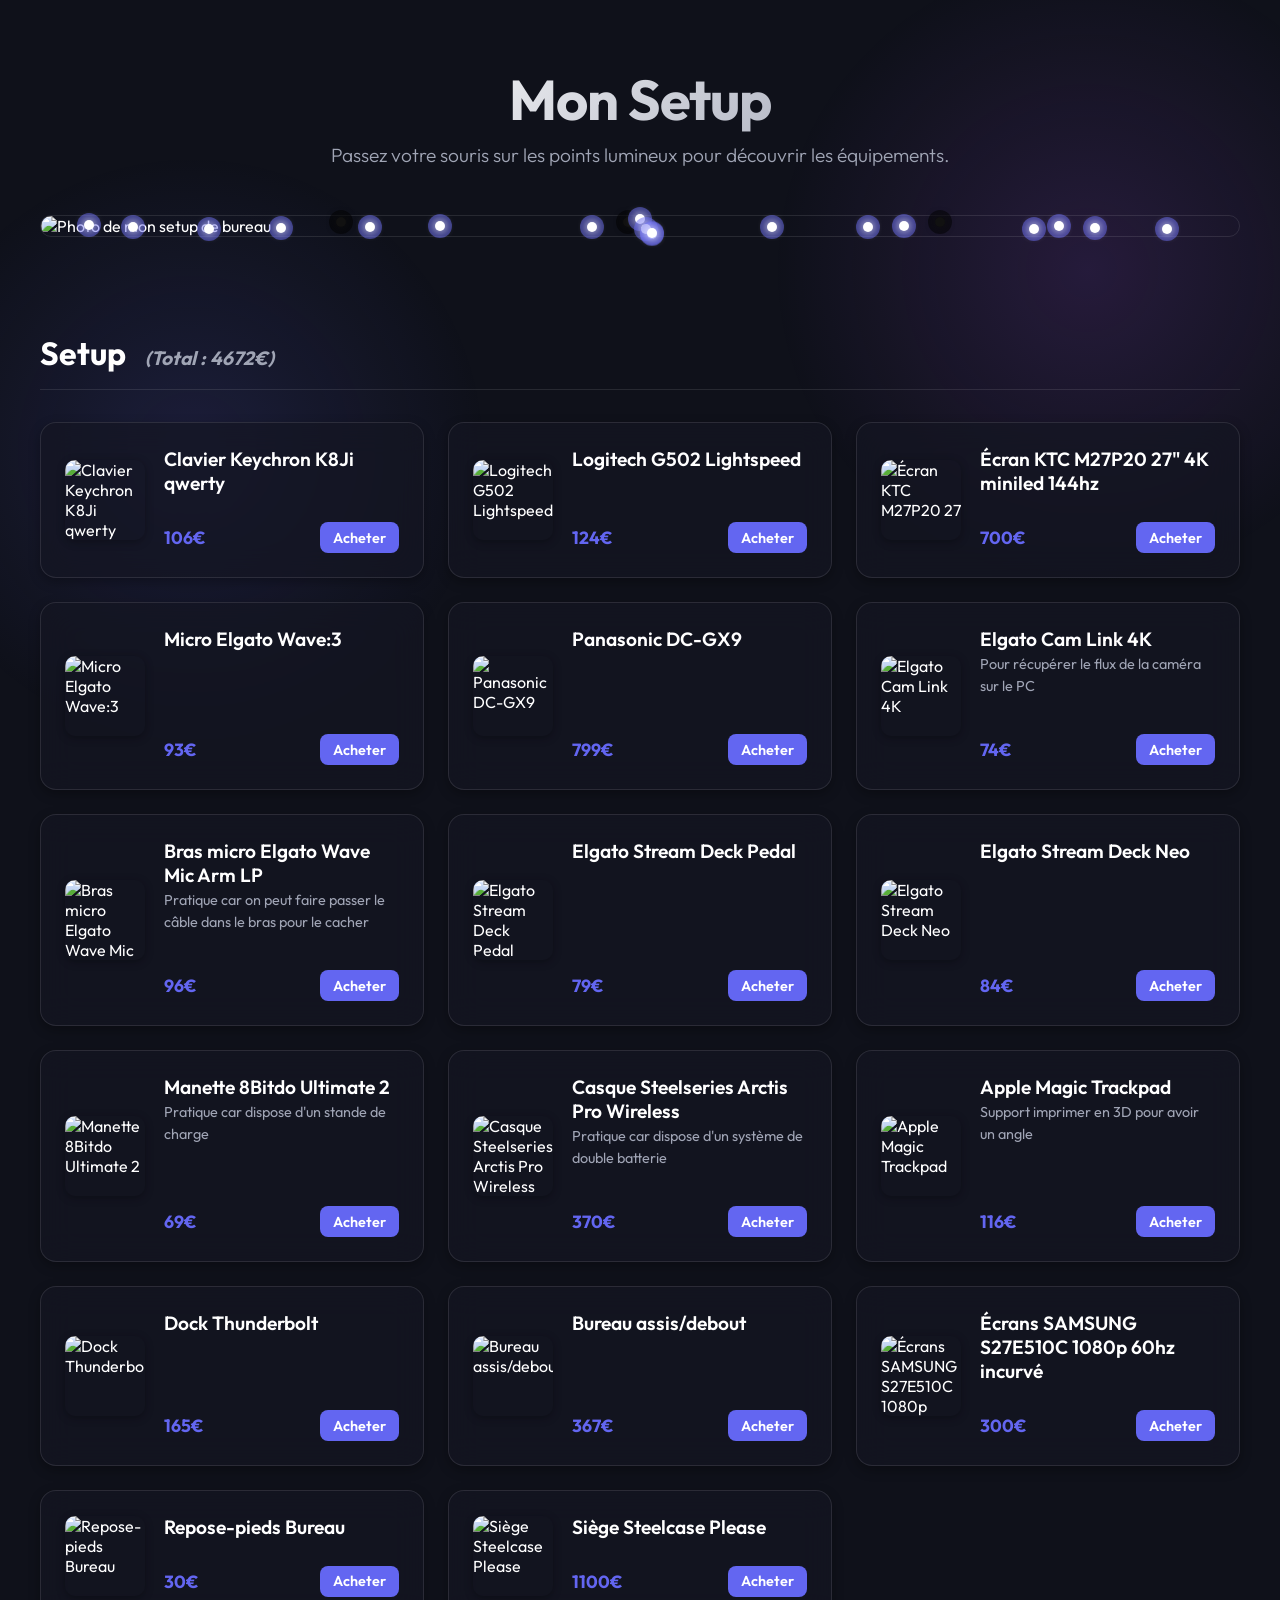
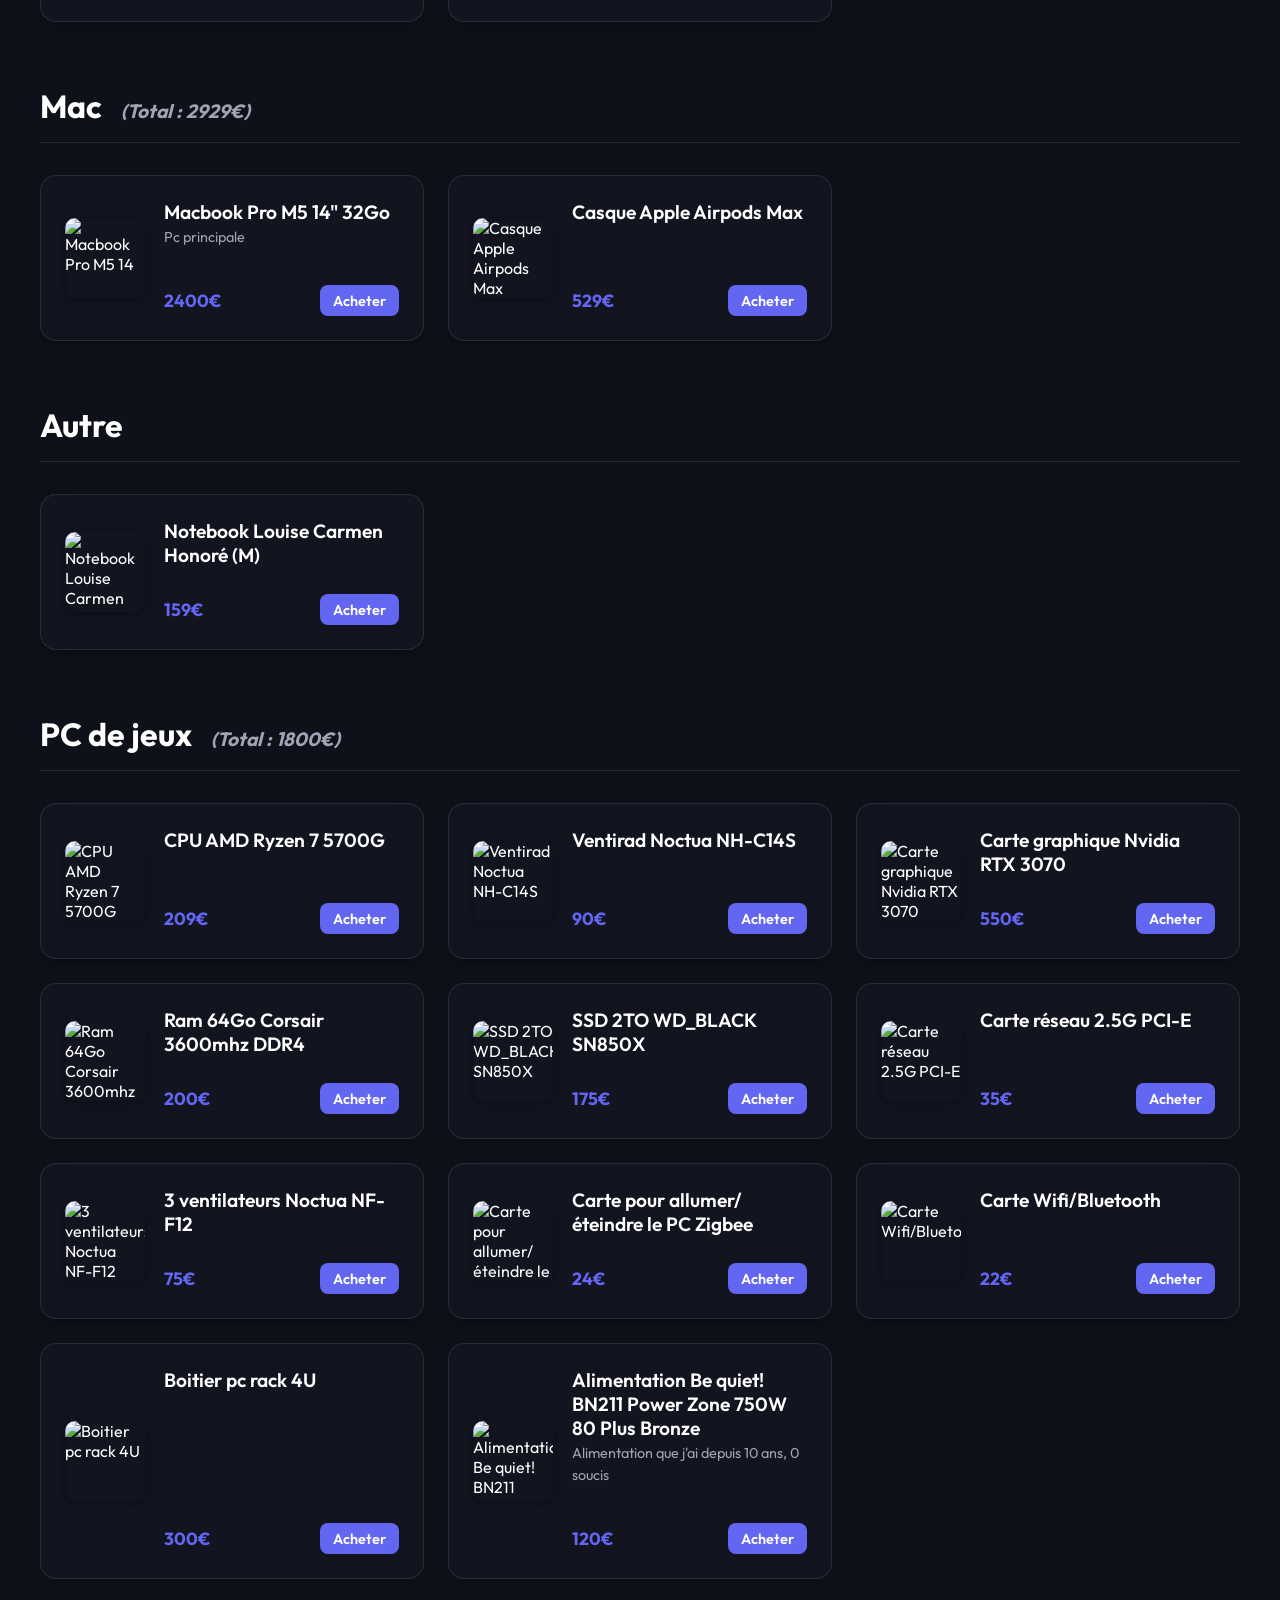
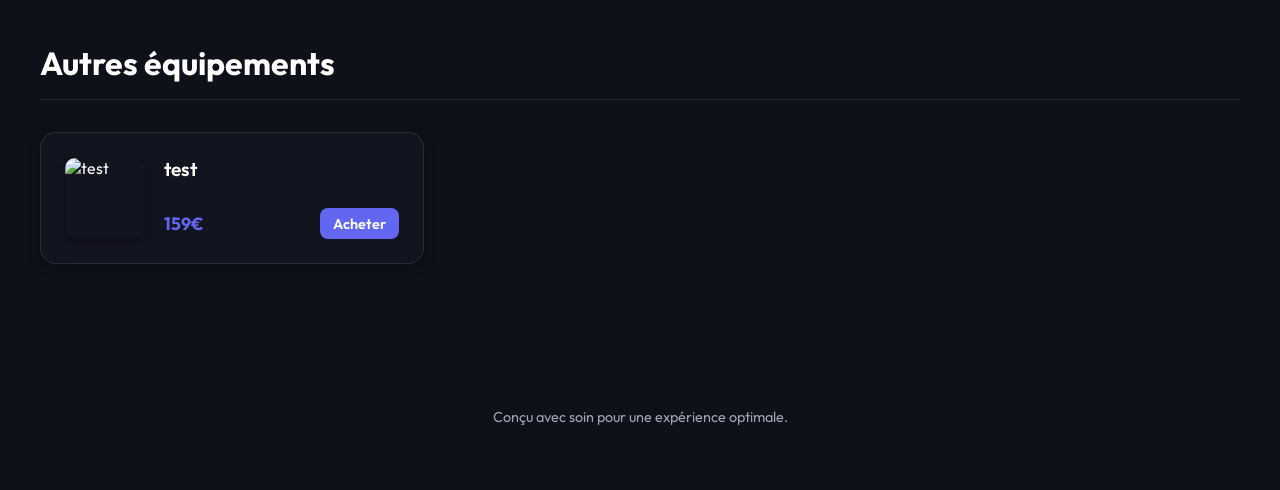
==== index.html @ cf4c3570 "feat: initial interactive setup web app" ====
<!DOCTYPE html>
<html lang="fr">

<head>
    <meta charset="UTF-8">
    <meta name="viewport" content="width=device-width, initial-scale=1.0">
    <title>Mon Setup Interactif</title>
    <meta name="description"
        content="Découvrez mon setup de bureau interactif. Survolez les équipements pour en savoir plus.">
    <link rel="stylesheet" href="style.css">
    <link rel="preconnect" href="https://fonts.googleapis.com">
    <link rel="preconnect" href="https://fonts.gstatic.com" crossorigin>
    <link href="https://fonts.googleapis.com/css2?family=Outfit:wght@300;400;600;700&display=swap" rel="stylesheet">
</head>

<body>
    <div class="ambient-background"></div>

    <div class="content">
        <header class="header">
            <h1>Mon Setup</h1>
            <p>Passez votre souris sur les points lumineux pour découvrir les équipements.</p>
        </header>

        <main class="setup-container">
            <div class="image-wrapper" id="image-wrapper">
                <img src="assets/setup.jpg" alt="Photo de mon setup de bureau" class="setup-image" id="setup-image">
                <div id="coordinates-display" class="coordinates-display">X: 0%, Y: 0%</div>
                <!-- Les marqueurs seront injectés ici par app.js -->
            </div>
        </main>

        <section class="equipment-section" id="equipment-container">
            <!-- Les catégories seront injectées ici par app.js -->
        </section>

        <footer class="footer">
            <p>Conçu avec soin pour une expérience optimale.</p>
        </footer>
    </div>

    <script src="data.js"></script>
    <script src="app.js"></script>
</body>

</html>
---- style.css ----
:root {
    --bg-color: #0f111a;
    --text-primary: #ffffff;
    --text-secondary: #a0a5b5;
    --accent-color: #6366f1;
    --accent-glow: rgba(99, 102, 241, 0.5);
    --marker-core: #ffffff;
    --card-bg: rgba(20, 22, 35, 0.7);
    --card-border: rgba(255, 255, 255, 0.1);
}

* {
    margin: 0;
    padding: 0;
    box-sizing: border-box;
}

body {
    font-family: 'Outfit', sans-serif;
    background-color: var(--bg-color);
    color: var(--text-primary);
    min-height: 100vh;
    display: flex;
    flex-direction: column;
    align-items: center;
    overflow-x: hidden;
}

/* Background Effects */
.ambient-background {
    position: fixed;
    top: 0;
    left: 0;
    width: 100vw;
    height: 100vh;
    background: 
        radial-gradient(circle at 15% 50%, rgba(99, 102, 241, 0.15), transparent 25%),
        radial-gradient(circle at 85% 30%, rgba(168, 85, 247, 0.15), transparent 25%);
    z-index: -1;
    pointer-events: none;
}

.content {
    width: 100%;
    max-width: 1400px;
    padding: 2rem;
    display: flex;
    flex-direction: column;
    align-items: center;
    gap: 3rem;
}

.header {
    text-align: center;
    margin-top: 2rem;
}

.header h1 {
    font-size: 3.5rem;
    font-weight: 700;
    letter-spacing: -1px;
    margin-bottom: 0.5rem;
    background: linear-gradient(135deg, #fff, #a0a5b5);
    -webkit-background-clip: text;
    -webkit-text-fill-color: transparent;
}

.header p {
    color: var(--text-secondary);
    font-size: 1.2rem;
    font-weight: 300;
}

/* Setup Container */
.setup-container {
    width: 100%;
    display: flex;
    justify-content: center;
}

.image-wrapper {
    position: relative;
    width: 100%;
    max-width: 1200px;
    border-radius: 20px;
    overflow: visible; /* Allow tooltips to overflow if needed */
    box-shadow: 0 25px 50px -12px rgba(0, 0, 0, 0.5);
    border: 1px solid var(--card-border);
}

.setup-image {
    width: 100%;
    height: auto;
    display: block;
    border-radius: 20px;
    user-select: none;
}

/* Marker Point */
.marker {
    position: absolute;
    width: 24px;
    height: 24px;
    background-color: transparent;
    border-radius: 50%;
    transform: translate(-50%, -50%);
    cursor: pointer;
    z-index: 10;
    display: flex;
    align-items: center;
    justify-content: center;
}

.marker::before {
    content: '';
    position: absolute;
    width: 10px;
    height: 10px;
    background-color: var(--marker-core);
    border-radius: 50%;
    box-shadow: 0 0 10px var(--marker-core);
    z-index: 2;
    transition: transform 0.3s ease;
}

.marker::after {
    content: '';
    position: absolute;
    width: 100%;
    height: 100%;
    background-color: var(--accent-glow);
    border-radius: 50%;
    animation: pulse 2s infinite cubic-bezier(0.4, 0, 0.2, 1);
    z-index: 1;
}

.marker:hover,
.marker.active {
    z-index: 50;
}

.marker:hover::before {
    transform: scale(1.3);
}

.marker:hover::after {
    animation-play-state: paused;
    opacity: 0.8;
    transform: scale(1.5);
    transition: all 0.3s ease;
}

@keyframes pulse {
    0% { transform: scale(0.8); opacity: 0.8; }
    50% { transform: scale(1.5); opacity: 0; }
    100% { transform: scale(0.8); opacity: 0; }
}

/* Glassmorphism Card (Tooltip) */
/* Card Content Grouping */
.device-card {
    position: absolute;
    background: var(--card-bg);
    backdrop-filter: blur(16px);
    -webkit-backdrop-filter: blur(16px);
    border: 1px solid var(--card-border);
    border-radius: 16px;
    padding: 1rem;
    color: var(--text-primary);
    opacity: 0;
    visibility: hidden;
    transform: translateY(10px) translateX(-50%);
    transition: all 0.4s cubic-bezier(0.175, 0.885, 0.32, 1.275);
    z-index: 20;
    box-shadow: 0 10px 30px rgba(0,0,0,0.3);
    pointer-events: none;
    display: flex;
    flex-direction: column;
    gap: 1rem;
    width: 280px;
}

.device-card.has-multiple-or-image {
    width: 380px;
}

/* Tooltip positioning relative to marker */
.marker .device-card {
    bottom: 50%;
    left: 50%;
}

.marker:hover .device-card,
.marker.active .device-card {
    opacity: 1;
    visibility: visible;
    transform: translateY(0) translateX(-50%);
    pointer-events: auto; /* Make interactive when visible */
}

/* Edge Alignments */
.marker.align-left .device-card {
    left: 0;
    transform: translateY(10px);
}

.marker.align-left:hover .device-card,
.marker.align-left.active .device-card {
    transform: translateY(0);
}

.marker.align-right .device-card {
    left: auto;
    right: 0;
    transform: translateY(10px);
}

.marker.align-right:hover .device-card,
.marker.align-right.active .device-card {
    transform: translateY(0);
}

.card-item {
    display: flex;
    flex-direction: column;
    gap: 0.5rem;
}

.card-item.has-image {
    flex-direction: row;
    gap: 1.2rem;
    align-items: center;
}

.card-separator {
    border: 0;
    height: 1px;
    background: var(--card-border);
    margin: 0;
}

.card-title {
    font-size: 1.2rem;
    font-weight: 600;
    margin-bottom: 0.2rem;
}

.card-desc {
    font-size: 0.9rem;
    color: var(--text-secondary);
    line-height: 1.5;
    margin-bottom: 0.8rem;
}

.card-footer {
    display: flex;
    justify-content: space-between;
    align-items: center;
}

.card-price {
    font-weight: 700;
    color: var(--accent-color);
    font-size: 1.1rem;
}

.buy-btn {
    background-color: var(--accent-color);
    color: white;
    text-decoration: none;
    padding: 0.4rem 0.8rem;
    border-radius: 8px;
    font-size: 0.9rem;
    font-weight: 600;
    transition: background-color 0.2s, transform 0.2s;
    display: inline-block;
}

.buy-btn:hover {
    background-color: #4f46e5;
    transform: translateY(-2px);
}

.footer {
    margin-top: auto;
    padding: 2rem 0;
    color: var(--text-secondary);
    font-size: 0.9rem;
}

/* Responsive adjustments */
@media (max-width: 768px) {
    .header h1 {
        font-size: 2.5rem;
    }
    .device-card {
        width: 220px;
        padding: 1rem;
    }
}

/* Coordinates Tracker */
.coordinates-display {
    position: absolute;
    bottom: 15px;
    right: 15px;
    background: var(--card-bg);
    color: var(--text-primary);
    padding: 8px 12px;
    border-radius: 8px;
    font-family: monospace;
    font-size: 1rem;
    font-weight: 600;
    backdrop-filter: blur(8px);
    -webkit-backdrop-filter: blur(8px);
    border: 1px solid var(--card-border);
    z-index: 30;
    opacity: 0;
    transition: opacity 0.3s ease;
    pointer-events: none;
    box-shadow: 0 4px 12px rgba(0,0,0,0.5);
}

/* Optional Image Layout */
.device-card.has-image {
    display: flex;
    gap: 1.2rem;
    width: 380px; /* Wider card to accommodate the image */
    align-items: center;
}

.card-image {
    width: 100px;
    height: 100px;
    object-fit: cover;
    border-radius: 10px;
    flex-shrink: 0;
    box-shadow: 0 4px 8px rgba(0,0,0,0.3);
}

.card-content-wrapper {
    flex: 1;
    display: flex;
    flex-direction: column;
    justify-content: center;
}

@media (max-width: 768px) {
    .device-card.has-image {
        flex-direction: column;
        width: 260px;
        align-items: stretch;
        text-align: center;
    }
    
    .card-image {
        width: 100%;
        height: 140px;
    }
}

/* Black Marker Option */
.marker.marker-black {
    --marker-core: #111111;
    --accent-glow: rgba(0, 0, 0, 0.5);
}

/* Equipment Section */
.equipment-section {
    width: 100%;
    max-width: 1200px;
    margin-top: 3rem;
}

.category-group {
    margin-bottom: 4rem;
}

.category-group h2 {
    font-size: 2rem;
    margin-bottom: 2rem;
    color: var(--text-primary);
    text-align: left;
    border-bottom: 1px solid rgba(255, 255, 255, 0.1);
    padding-bottom: 1rem;
}

.equipment-grid {
    display: grid;
    grid-template-columns: repeat(auto-fill, minmax(300px, 1fr));
    gap: 1.5rem;
}

.grid-card {
    background: var(--card-bg);
    backdrop-filter: blur(16px);
    -webkit-backdrop-filter: blur(16px);
    border: 1px solid var(--card-border);
    border-radius: 16px;
    padding: 1.5rem;
    color: var(--text-primary);
    box-shadow: 0 4px 12px rgba(0,0,0,0.3);
    transition: transform 0.3s ease, box-shadow 0.3s ease, border-color 0.3s ease;
    display: flex;
    flex-direction: column;
}

.grid-card:hover {
    transform: translateY(-5px);
    box-shadow: 0 8px 24px rgba(0,0,0,0.5);
    border-color: rgba(99, 102, 241, 0.4);
}

.grid-card.has-image {
    flex-direction: row;
    gap: 1.2rem;
    align-items: center;
}

.grid-card.has-image .card-image {
    width: 80px;
    height: 80px;
    box-shadow: 0 2px 8px rgba(0,0,0,0.3);
}

.grid-card .card-content-wrapper {
    flex: 1;
    display: flex;
    flex-direction: column;
    height: 100%;
}

.grid-card .card-footer {
    margin-top: auto;
    padding-top: 1.5rem;
}

@media (max-width: 768px) {
    .grid-card.has-image {
        flex-direction: column;
        align-items: stretch;
        text-align: center;
    }
    .grid-card.has-image .card-image {
        width: 100%;
        height: 140px;
    }
}
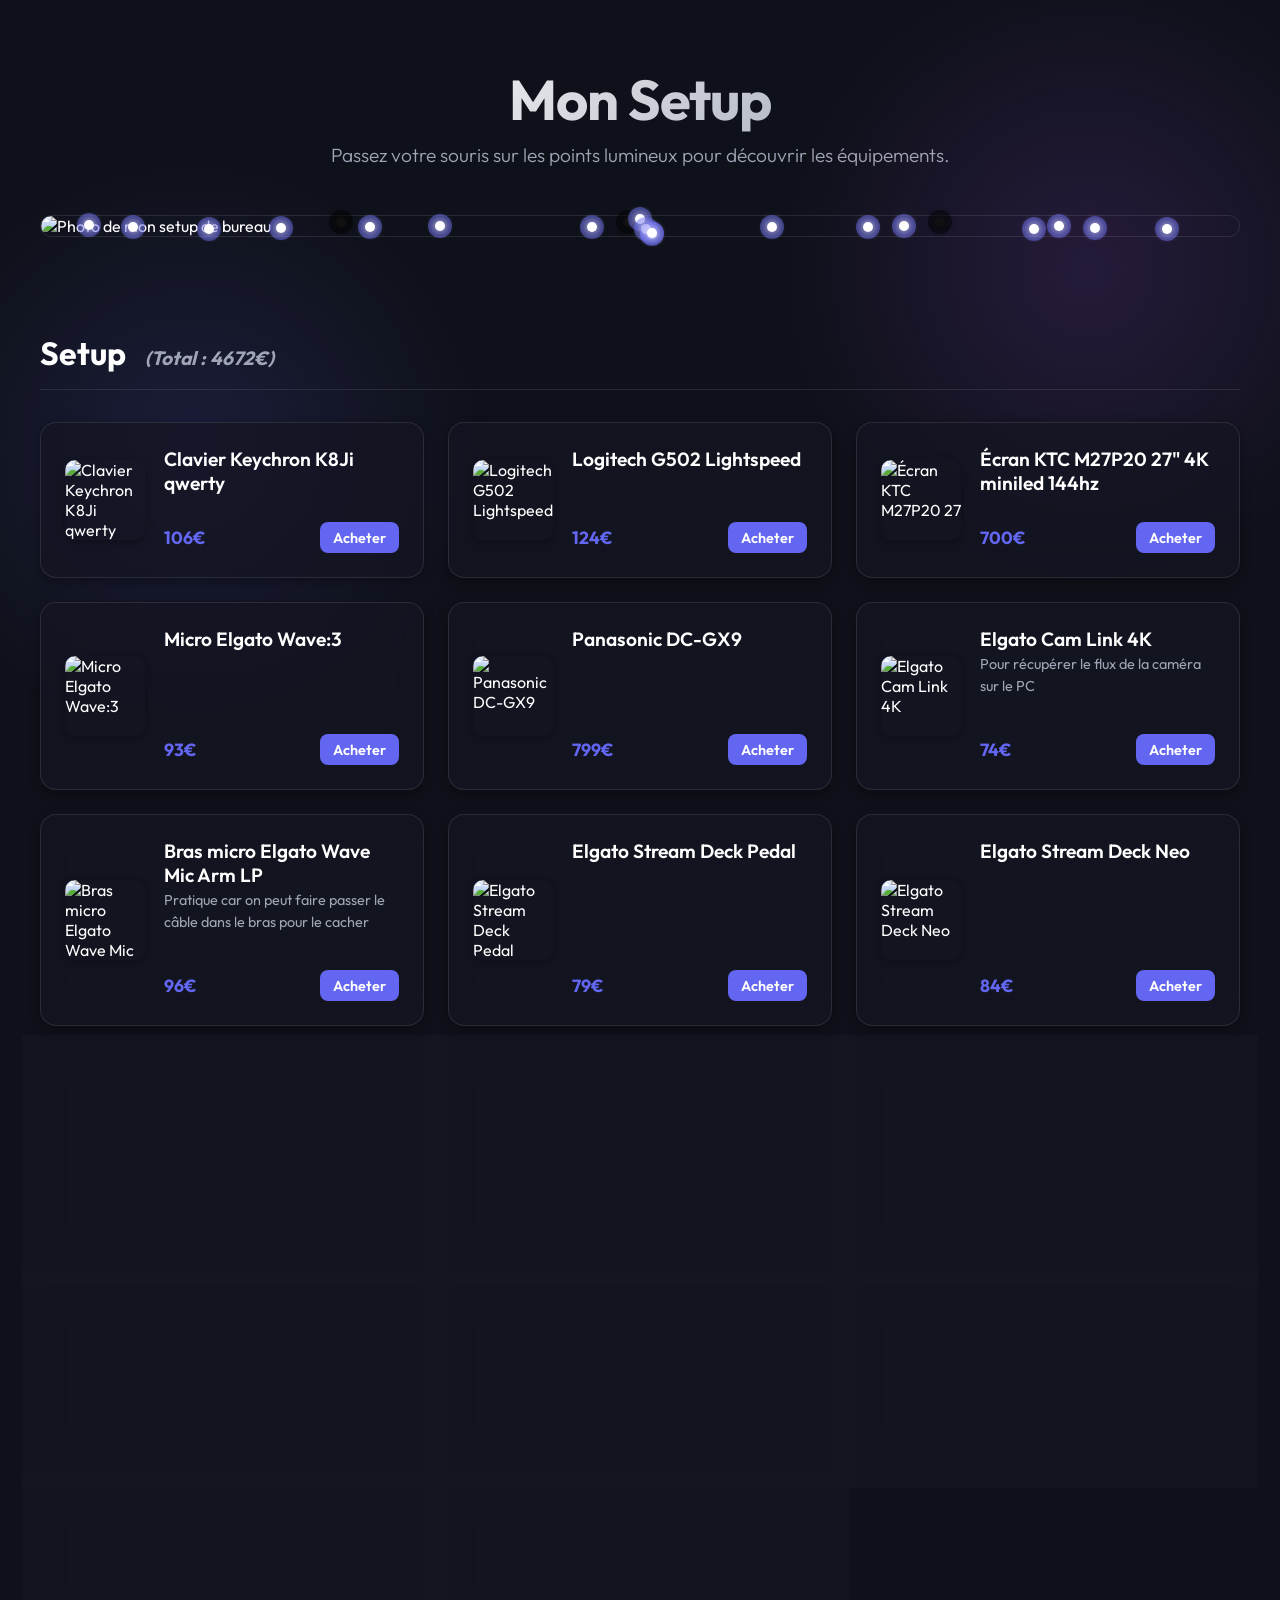
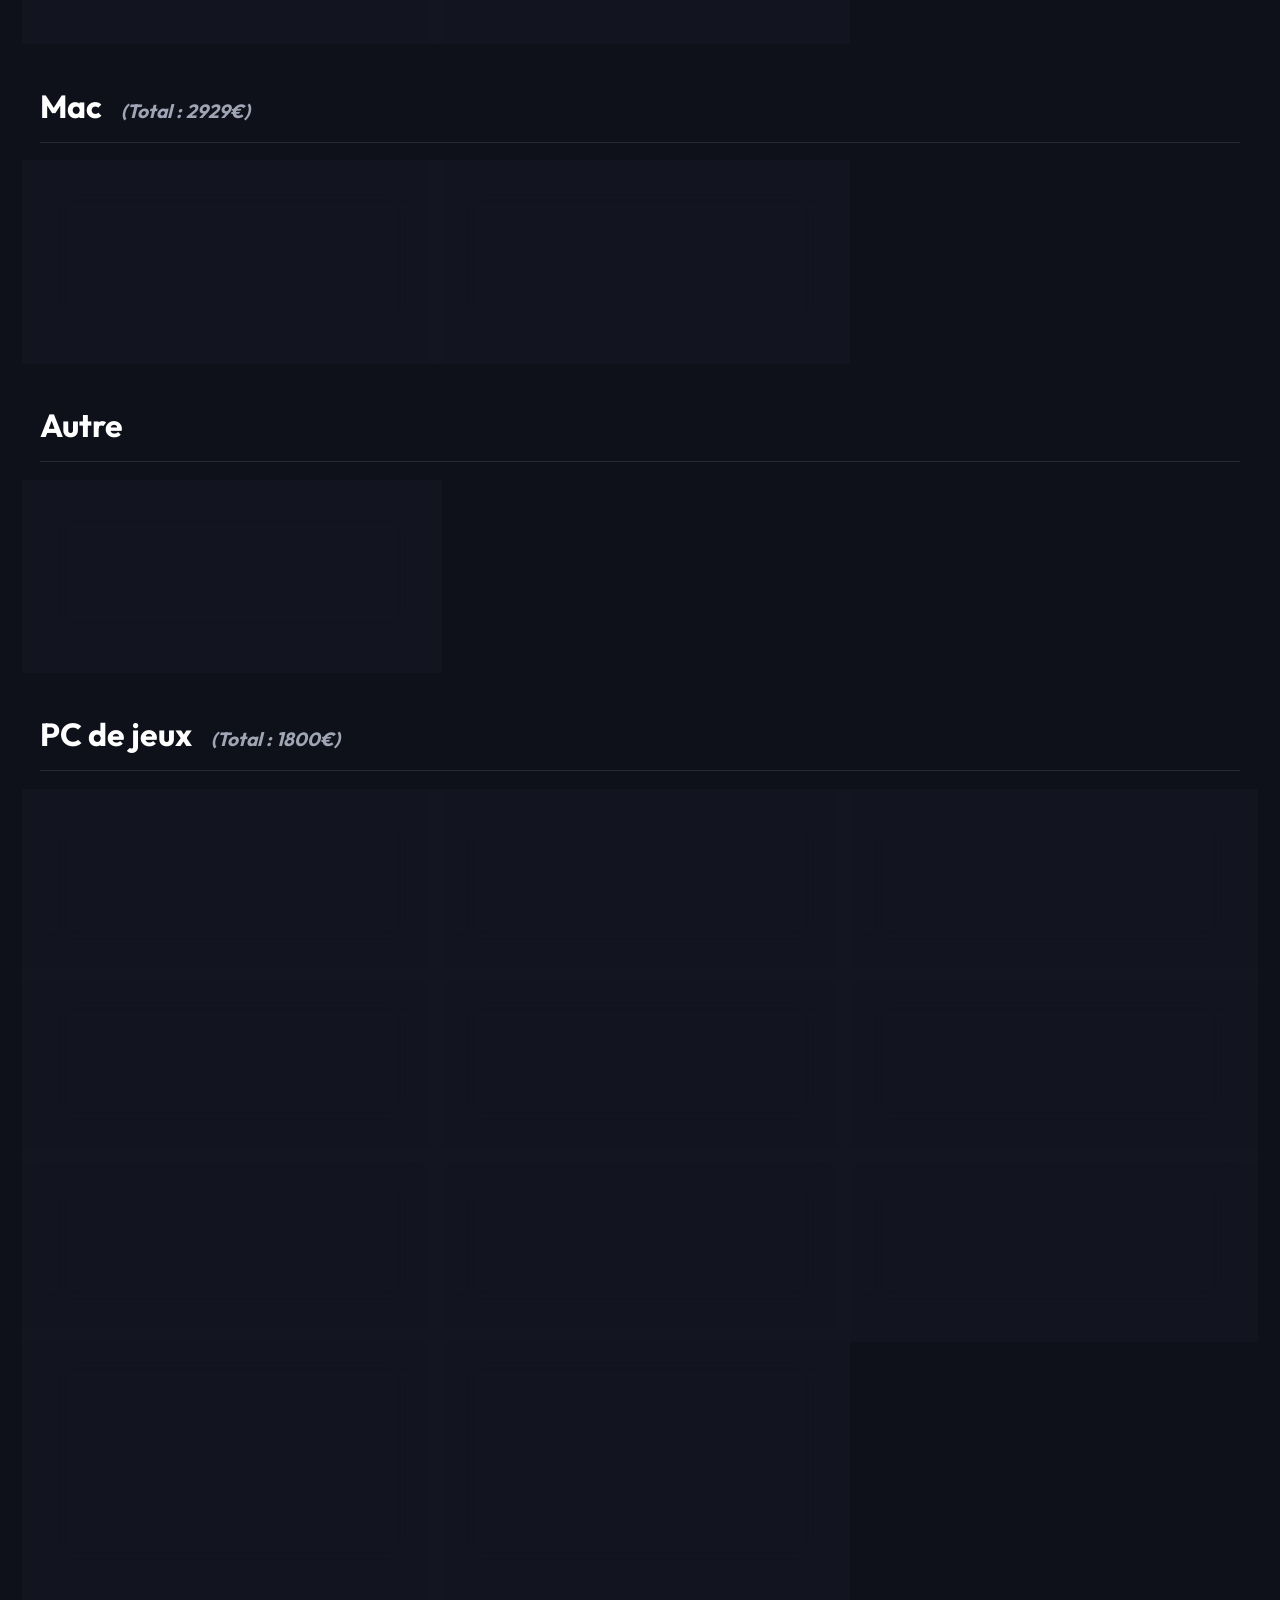
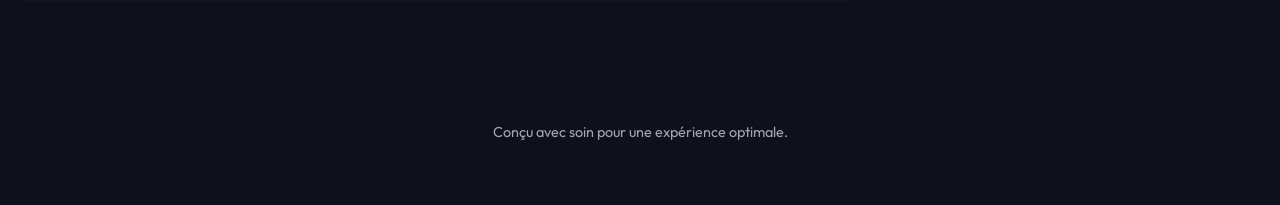
==== commit 0b840010: "chore: remove test data and update image source" ====
--- a/index.html
+++ b/index.html
@@ -24,7 +24,8 @@
 
         <main class="setup-container">
             <div class="image-wrapper" id="image-wrapper">
-                <img src="assets/setup.jpg" alt="Photo de mon setup de bureau" class="setup-image" id="setup-image">
+                <img src="https://raw.githubusercontent.com/JamesDAdams/setup/refs/heads/main/assets/setup.JPG"
+                    alt="Photo de mon setup de bureau" class="setup-image" id="setup-image">
                 <div id="coordinates-display" class="coordinates-display">X: 0%, Y: 0%</div>
                 <!-- Les marqueurs seront injectés ici par app.js -->
             </div>
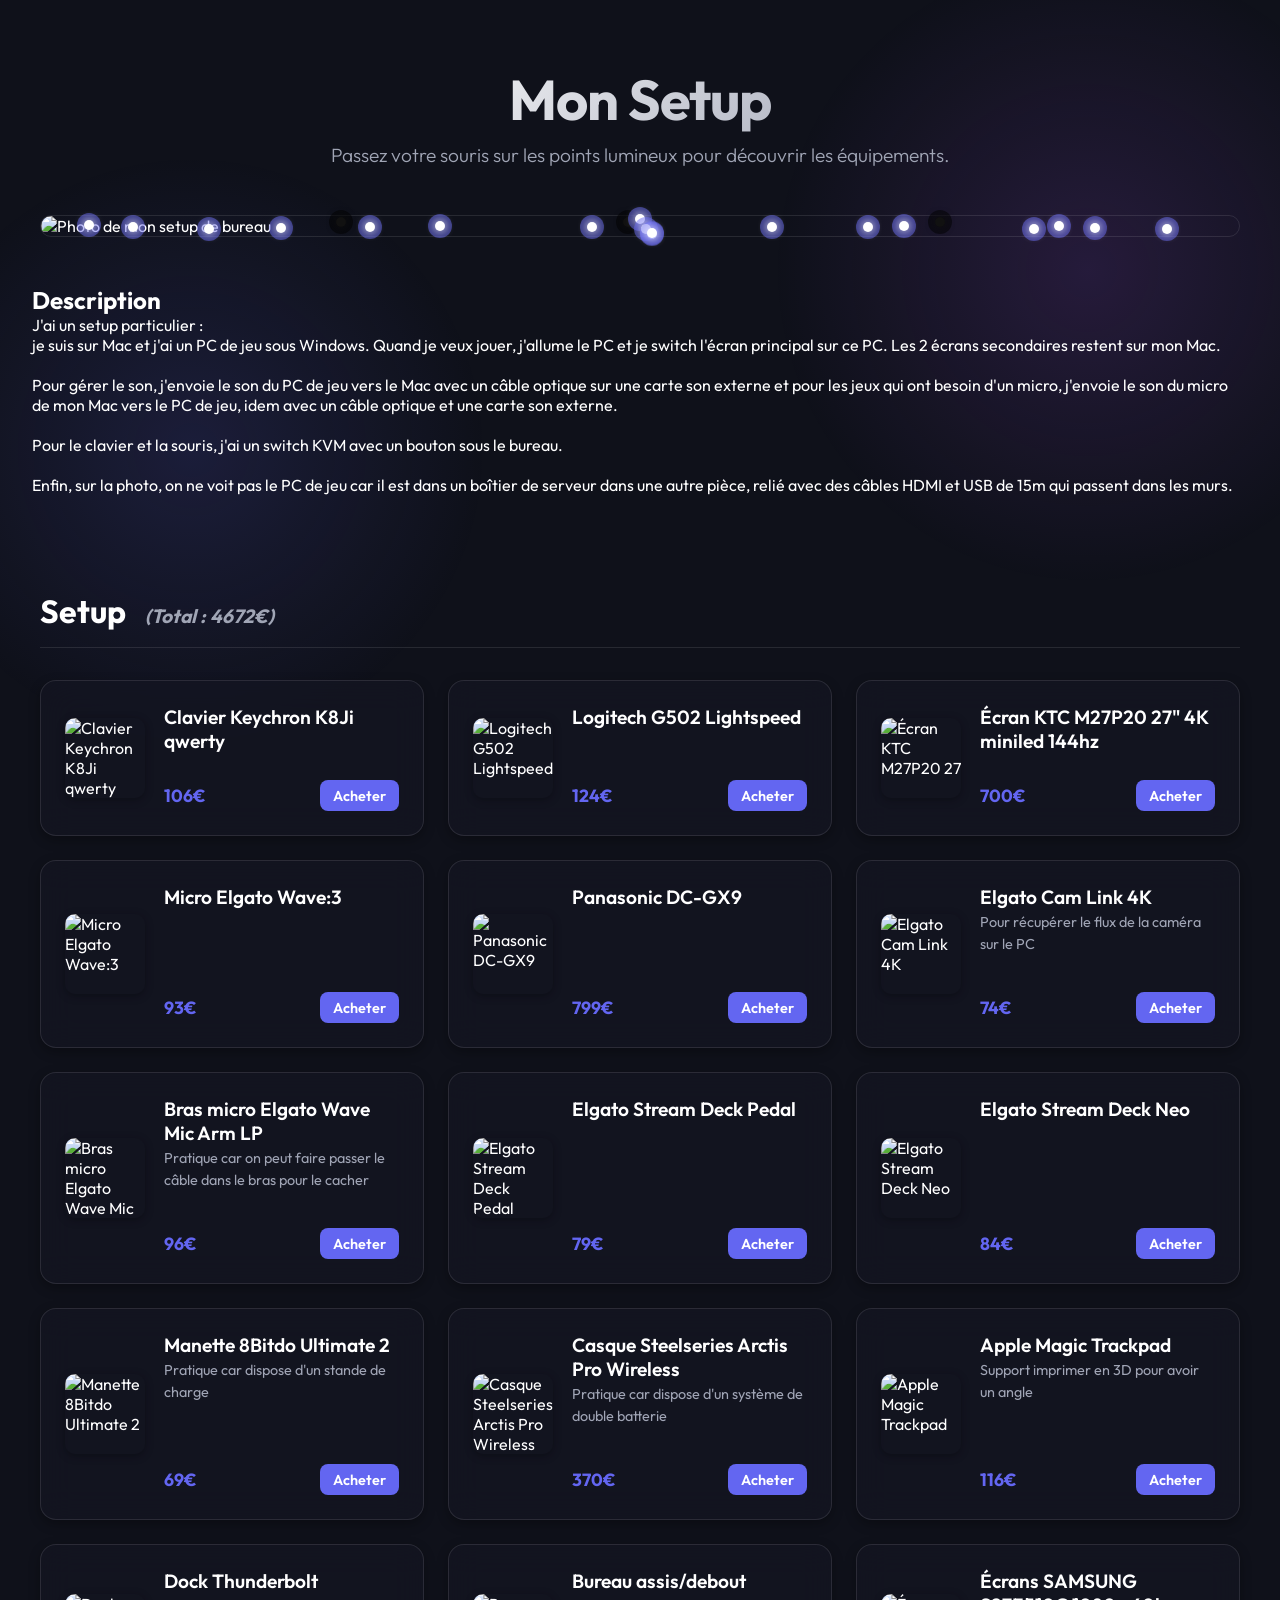
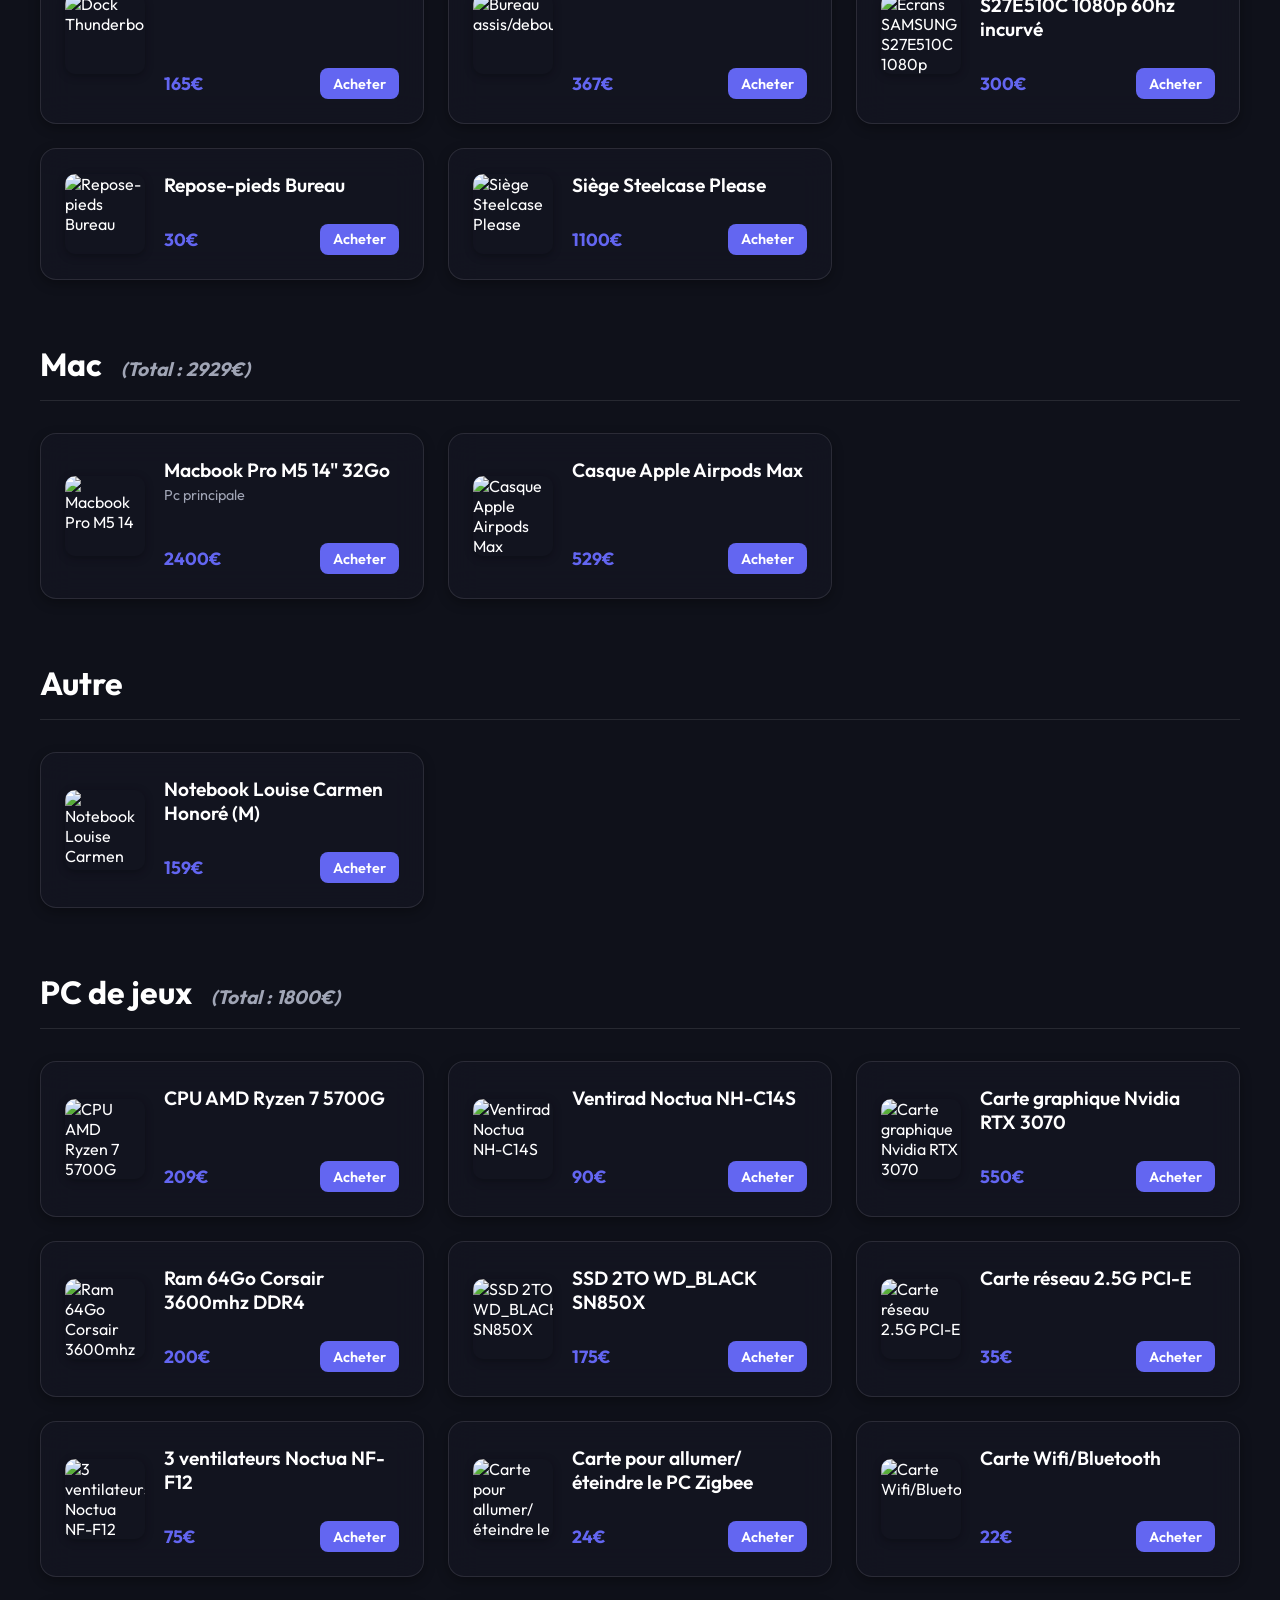
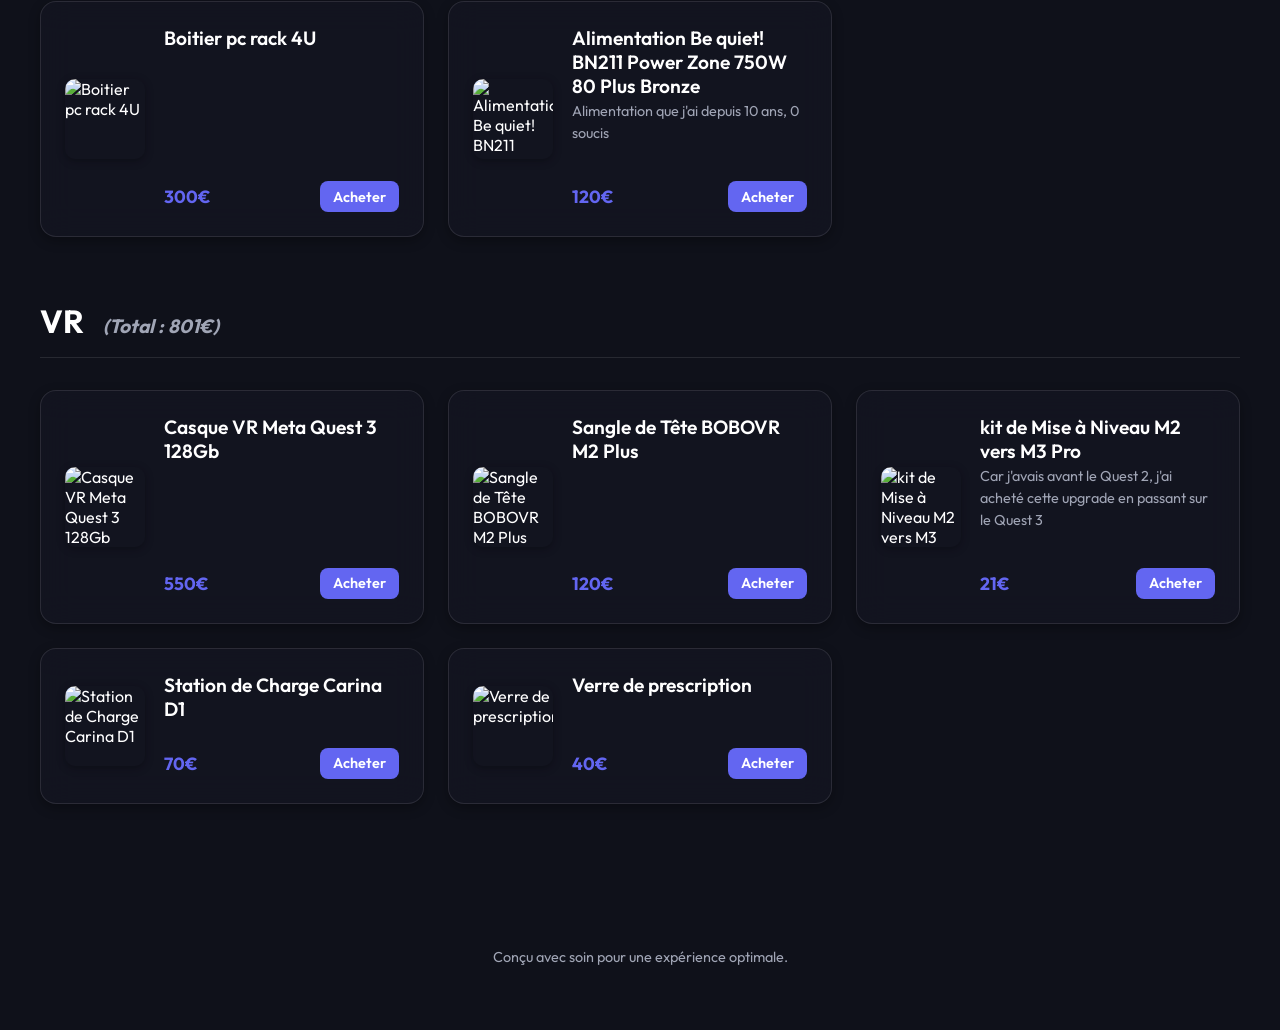
==== commit efd96880: "Update index.html add description" ====
--- a/index.html
+++ b/index.html
@@ -4,7 +4,7 @@
 <head>
     <meta charset="UTF-8">
     <meta name="viewport" content="width=device-width, initial-scale=1.0">
-    <title>Mon Setup Interactif</title>
+    <title>Setup JamesAdams</title>
     <meta name="description"
         content="Découvrez mon setup de bureau interactif. Survolez les équipements pour en savoir plus.">
     <link rel="stylesheet" href="style.css">
@@ -31,6 +31,24 @@
             </div>
         </main>
 
+        <section class="setup-description-section">
+            <h2>Description</h2>
+            <div class="description-card">
+                <p>J'ai un setup particulier : <br>
+                    je suis sur Mac et j'ai un PC de jeu sous Windows. Quand je veux jouer, j'allume le PC
+                    et je switch l'écran principal sur ce PC. Les 2 écrans secondaires restent sur mon Mac.<br><br>
+                    Pour gérer le son, j'envoie le son du PC de jeu vers le Mac avec un câble optique sur une carte son
+                    externe et pour les jeux qui ont besoin d'un micro, j'envoie le son du micro de mon Mac vers le PC
+                    de jeu, idem
+                    avec un câble optique et une carte son externe.<br><br>
+                    Pour le clavier et la souris, j'ai un switch KVM avec un bouton sous le bureau.<br><br>
+                    Enfin, sur la photo, on ne voit pas le PC de jeu car il est dans un boîtier de serveur dans une
+                    autre pièce,
+                    relié avec des câbles HDMI et USB de 15m qui passent dans les murs.
+                </p>
+            </div>
+        </section>
+
         <section class="equipment-section" id="equipment-container">
             <!-- Les catégories seront injectées ici par app.js -->
         </section>
@@ -44,4 +62,4 @@
     <script src="app.js"></script>
 </body>
 
-</html>+</html>
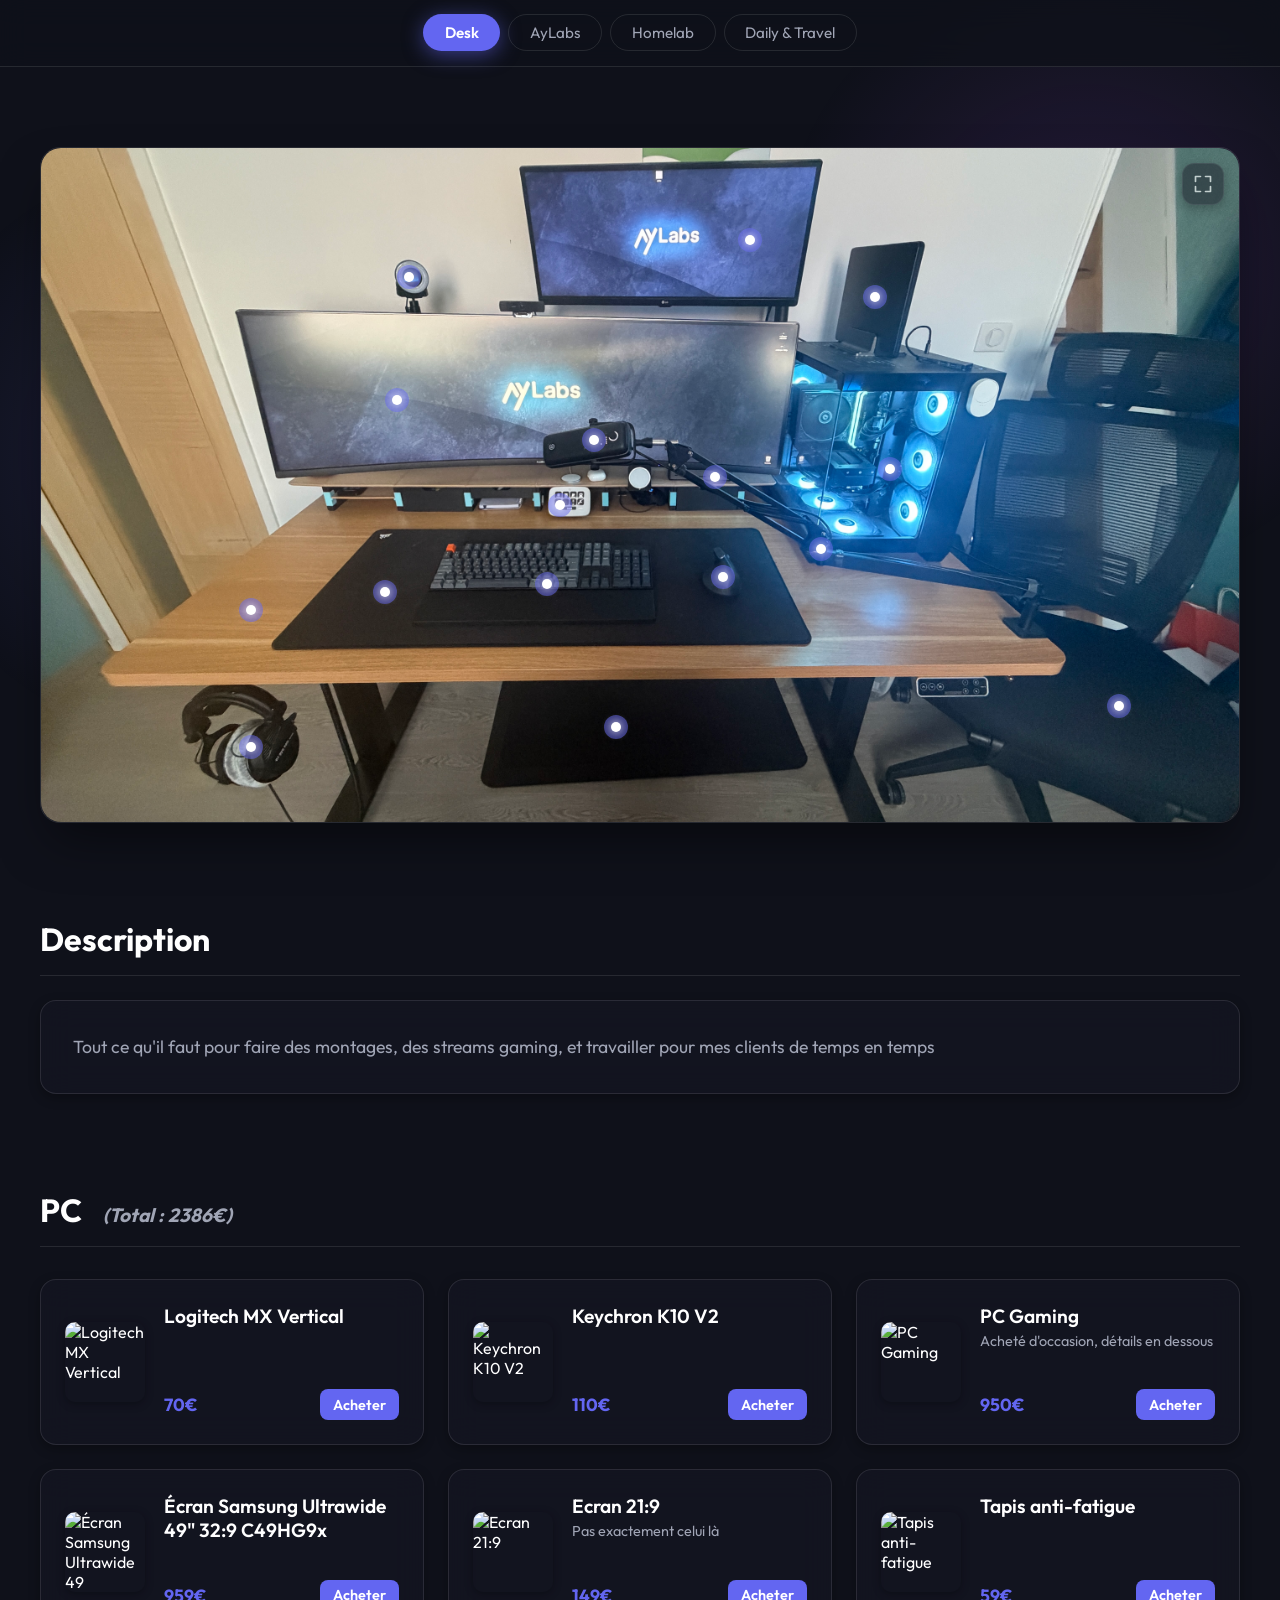
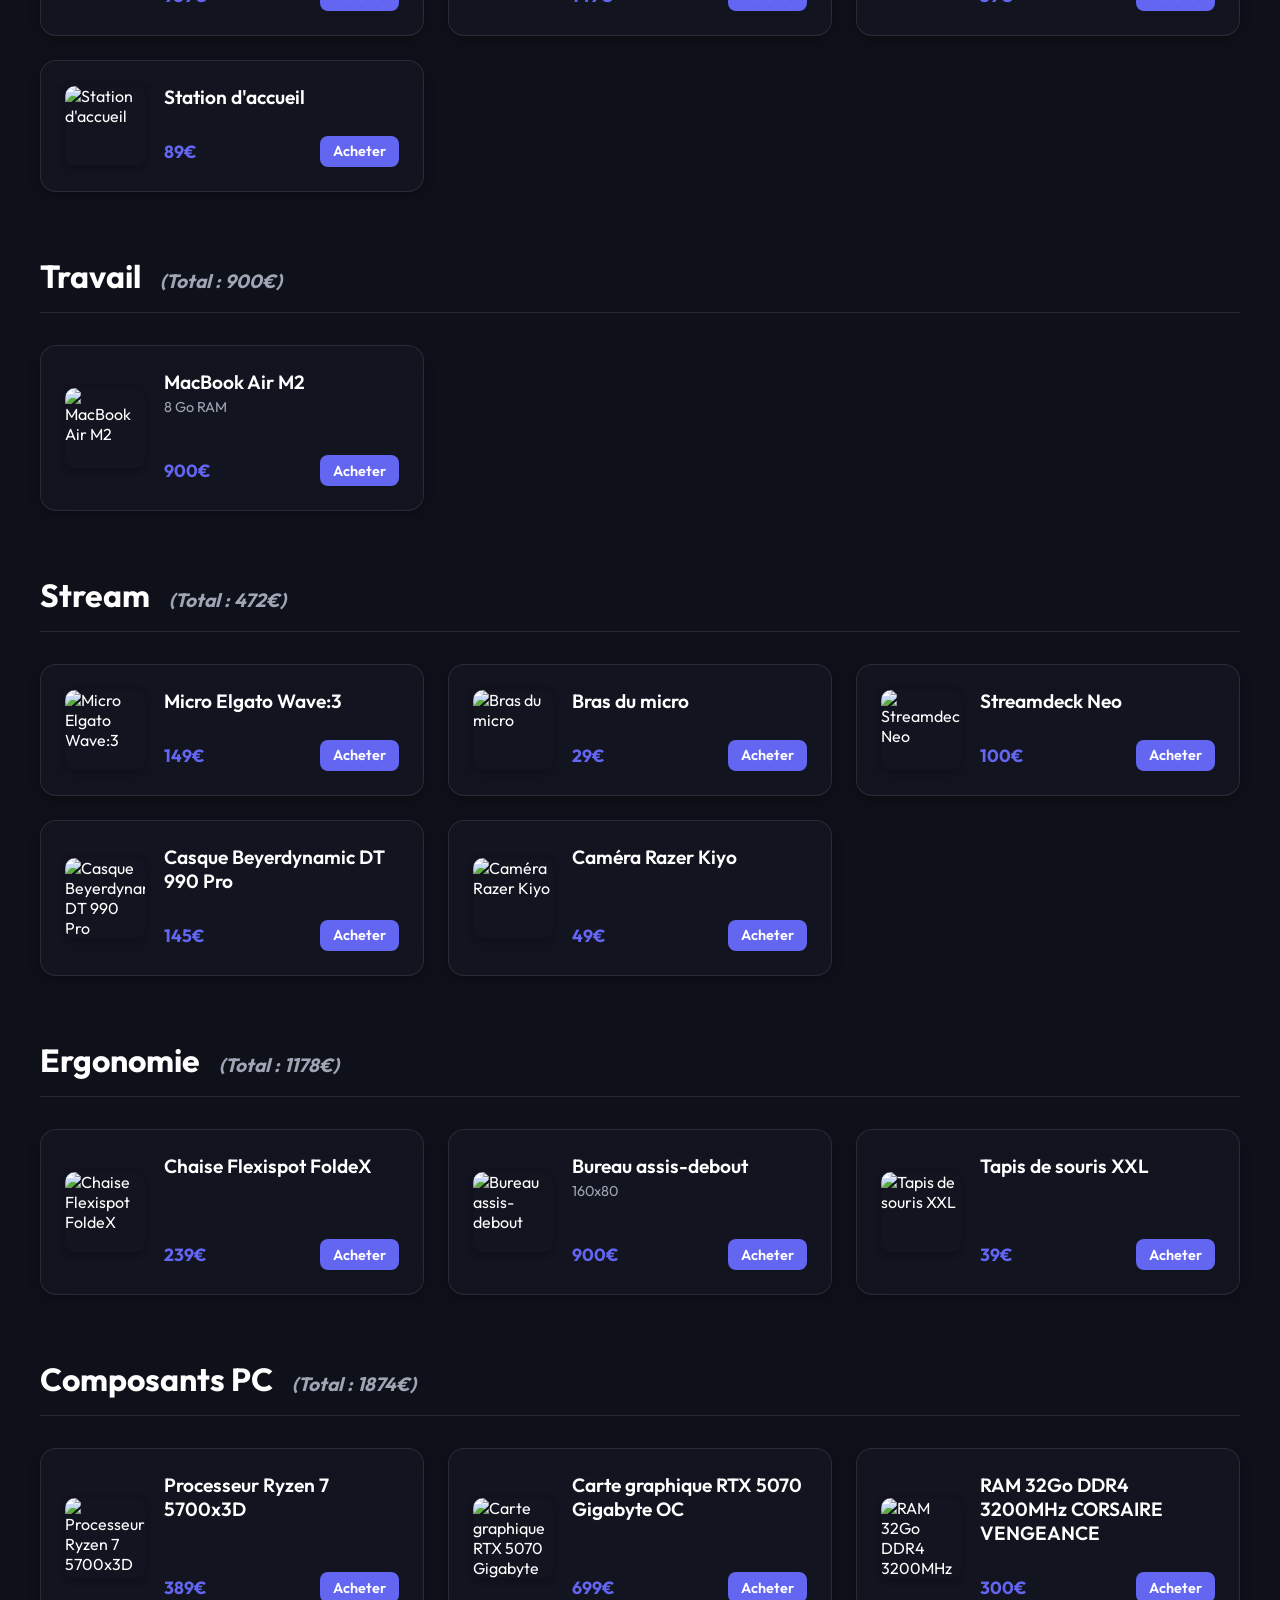
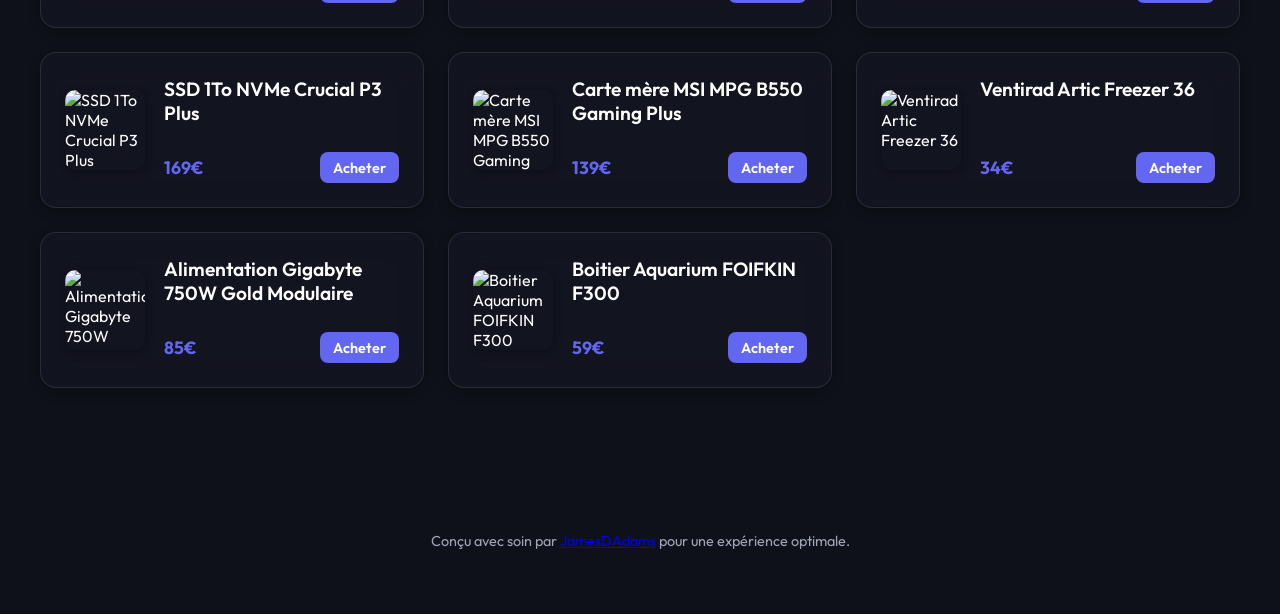
==== commit 33f2224f: "feat: config UI + multi setups + github actions" ====
--- a/index.html
+++ b/index.html
@@ -4,7 +4,7 @@
 <head>
     <meta charset="UTF-8">
     <meta name="viewport" content="width=device-width, initial-scale=1.0">
-    <title>Setup JamesAdams</title>
+    <title>Setup</title>
     <meta name="description"
         content="Découvrez mon setup de bureau interactif. Survolez les équipements pour en savoir plus.">
     <link rel="stylesheet" href="style.css">
@@ -16,36 +16,32 @@
 <body>
     <div class="ambient-background"></div>
 
+    <!-- Navigation entre les setups (masquée s'il n'y en a qu'un) -->
+    <nav class="setup-nav" id="setup-nav" hidden aria-label="Choix du setup"></nav>
+
     <div class="content">
         <header class="header">
-            <h1>Mon Setup</h1>
-            <p>Passez votre souris sur les points lumineux pour découvrir les équipements.</p>
+            <h1 id="setup-title">Mon Setup</h1>
         </header>
 
         <main class="setup-container">
             <div class="image-wrapper" id="image-wrapper">
-                <img src="https://raw.githubusercontent.com/JamesDAdams/setup/refs/heads/main/assets/setup.JPG"
-                    alt="Photo de mon setup de bureau" class="setup-image" id="setup-image">
+                <img src="" alt="Photo de mon setup de bureau" class="setup-image" id="setup-image">
+                <button type="button" class="zoom-btn" id="zoom-btn" title="Voir l'image en grand"
+                    aria-label="Voir l'image en grand, sans les points">
+                    <svg viewBox="0 0 24 24" aria-hidden="true" focusable="false">
+                        <path d="M9 3H3v6M15 3h6v6M9 21H3v-6M15 21h6v-6" />
+                    </svg>
+                </button>
                 <div id="coordinates-display" class="coordinates-display">X: 0%, Y: 0%</div>
                 <!-- Les marqueurs seront injectés ici par app.js -->
             </div>
         </main>
 
-        <section class="setup-description-section">
+        <section class="setup-description-section" id="description-section">
             <h2>Description</h2>
             <div class="description-card">
-                <p>J'ai un setup particulier : <br>
-                    je suis sur Mac et j'ai un PC de jeu sous Windows. Quand je veux jouer, j'allume le PC
-                    et je switch l'écran principal sur ce PC. Les 2 écrans secondaires restent sur mon Mac.<br><br>
-                    Pour gérer le son, j'envoie le son du PC de jeu vers le Mac avec un câble optique sur une carte son
-                    externe et pour les jeux qui ont besoin d'un micro, j'envoie le son du micro de mon Mac vers le PC
-                    de jeu, idem
-                    avec un câble optique et une carte son externe.<br><br>
-                    Pour le clavier et la souris, j'ai un switch KVM avec un bouton sous le bureau.<br><br>
-                    Enfin, sur la photo, on ne voit pas le PC de jeu car il est dans un boîtier de serveur dans une
-                    autre pièce,
-                    relié avec des câbles HDMI et USB de 15m qui passent dans les murs.
-                </p>
+                <p id="setup-description"></p>
             </div>
         </section>
 
@@ -54,8 +50,18 @@
         </section>
 
         <footer class="footer">
-            <p>Conçu avec soin pour une expérience optimale.</p>
+            <p>Conçu avec soin par <a href="https://github.com/JamesDAdams/setup">JamesDAdams</a> pour une expérience optimale.</p>
         </footer>
+    </div>
+
+    <!-- Vue plein écran de la photo, sans les marqueurs -->
+    <div class="lightbox" id="lightbox" hidden role="dialog" aria-modal="true" aria-label="Photo du setup en grand">
+        <button type="button" class="lightbox-close" id="lightbox-close" title="Fermer" aria-label="Fermer">
+            <svg viewBox="0 0 24 24" aria-hidden="true" focusable="false">
+                <path d="M6 6l12 12M18 6L6 18" />
+            </svg>
+        </button>
+        <img src="" alt="" class="lightbox-image" id="lightbox-image">
     </div>
 
     <script src="data.js"></script>
--- a/style.css
+++ b/style.css
@@ -50,9 +50,54 @@
     gap: 3rem;
 }
 
+/* Navigation entre les setups */
+.setup-nav {
+    position: sticky;
+    top: 0;
+    z-index: 50;
+    width: 100%;
+    display: flex;
+    justify-content: center;
+    flex-wrap: wrap;
+    gap: 0.5rem;
+    padding: 0.9rem 1.5rem;
+    background: rgba(15, 17, 26, 0.72);
+    backdrop-filter: blur(14px);
+    border-bottom: 1px solid var(--card-border);
+}
+
+.setup-nav[hidden] {
+    display: none;
+}
+
+.setup-tab {
+    font-family: inherit;
+    font-size: 0.95rem;
+    font-weight: 400;
+    color: var(--text-secondary);
+    background: transparent;
+    border: 1px solid var(--card-border);
+    border-radius: 999px;
+    padding: 0.5rem 1.3rem;
+    cursor: pointer;
+    transition: color 0.2s, background 0.2s, border-color 0.2s;
+}
+
+.setup-tab:hover {
+    color: var(--text-primary);
+    border-color: rgba(255, 255, 255, 0.25);
+}
+
+.setup-tab.active {
+    color: var(--text-primary);
+    font-weight: 600;
+    background: var(--accent-color);
+    border-color: transparent;
+    box-shadow: 0 4px 20px var(--accent-glow);
+}
+
 .header {
     text-align: center;
-    margin-top: 2rem;
 }
 
 .header h1 {
@@ -446,3 +491,213 @@
         height: 140px;
     }
 }
+
+/* Infrastructure Section */
+.infra-section {
+    width: 100%;
+    max-width: 1200px;
+    margin-top: 2rem;
+    margin-bottom: 4rem;
+    display: flex;
+    flex-direction: column;
+    align-items: center;
+}
+
+.infra-section h2 {
+    font-size: 2rem;
+    margin-bottom: 2rem;
+    color: var(--text-primary);
+    text-align: center;
+    border-bottom: 1px solid rgba(255, 255, 255, 0.1);
+    padding-bottom: 1rem;
+    width: 100%;
+}
+
+.mermaid-container {
+    width: 100%;
+    background: var(--card-bg);
+    backdrop-filter: blur(16px);
+    -webkit-backdrop-filter: blur(16px);
+    border: 1px solid var(--card-border);
+    border-radius: 16px;
+    padding: 2rem;
+    box-shadow: 0 4px 12px rgba(0,0,0,0.3);
+    overflow-x: auto;
+    display: flex;
+    justify-content: center;
+}
+
+.mermaid {
+    font-family: 'Outfit', sans-serif !important;
+}
+
+.infra-note {
+    margin-top: 1rem;
+    color: var(--text-secondary);
+    font-size: 0.9rem;
+    font-style: italic;
+    text-align: center;
+}
+
+/* Setup Description Section */
+.setup-description-section[hidden] {
+    display: none;
+}
+
+.setup-description-section {
+    width: 100%;
+    max-width: 1200px;
+    margin-top: 3rem;
+    display: flex;
+    flex-direction: column;
+    align-items: center;
+}
+
+.setup-description-section h2 {
+    font-size: 2rem;
+    margin-bottom: 1.5rem;
+    color: var(--text-primary);
+    text-align: left;
+    border-bottom: 1px solid rgba(255, 255, 255, 0.1);
+    padding-bottom: 1rem;
+    width: 100%;
+}
+
+.description-card {
+    background: var(--card-bg);
+    backdrop-filter: blur(16px);
+    -webkit-backdrop-filter: blur(16px);
+    border: 1px solid var(--card-border);
+    border-radius: 16px;
+    padding: 2rem;
+    color: var(--text-secondary);
+    box-shadow: 0 4px 12px rgba(0,0,0,0.3);
+    font-size: 1.1rem;
+    line-height: 1.6;
+    text-align: left;
+    width: 100%;
+}
+
+/* Bouton "voir en grand" posé sur l'image */
+.zoom-btn {
+    position: absolute;
+    top: 15px;
+    right: 15px;
+    z-index: 30;
+    display: flex;
+    align-items: center;
+    justify-content: center;
+    width: 42px;
+    height: 42px;
+    padding: 0;
+    color: var(--text-primary);
+    background: var(--card-bg);
+    border: 1px solid var(--card-border);
+    border-radius: 12px;
+    backdrop-filter: blur(8px);
+    -webkit-backdrop-filter: blur(8px);
+    box-shadow: 0 4px 12px rgba(0, 0, 0, 0.4);
+    cursor: pointer;
+    opacity: 0.65;
+    transition: opacity 0.2s ease, transform 0.2s ease, border-color 0.2s ease;
+}
+
+.image-wrapper:hover .zoom-btn,
+.zoom-btn:hover,
+.zoom-btn:focus-visible {
+    opacity: 1;
+}
+
+.zoom-btn:hover {
+    transform: scale(1.06);
+    border-color: rgba(255, 255, 255, 0.25);
+}
+
+.zoom-btn svg {
+    width: 20px;
+    height: 20px;
+    fill: none;
+    stroke: currentColor;
+    stroke-width: 2;
+    stroke-linecap: round;
+    stroke-linejoin: round;
+}
+
+/* Vue plein écran de la photo */
+.lightbox {
+    position: fixed;
+    inset: 0;
+    z-index: 200;
+    display: flex;
+    align-items: center;
+    justify-content: center;
+    padding: 2rem;
+    background: rgba(8, 9, 14, 0.94);
+    backdrop-filter: blur(10px);
+    -webkit-backdrop-filter: blur(10px);
+    animation: lightbox-in 0.18s ease-out;
+}
+
+.lightbox[hidden] {
+    display: none;
+}
+
+.lightbox-image {
+    max-width: 100%;
+    max-height: 100%;
+    object-fit: contain;
+    border-radius: 12px;
+    box-shadow: 0 25px 60px -12px rgba(0, 0, 0, 0.8);
+}
+
+.lightbox-close {
+    position: absolute;
+    top: 1.5rem;
+    right: 1.5rem;
+    display: flex;
+    align-items: center;
+    justify-content: center;
+    width: 44px;
+    height: 44px;
+    padding: 0;
+    color: var(--text-primary);
+    background: var(--card-bg);
+    border: 1px solid var(--card-border);
+    border-radius: 50%;
+    cursor: pointer;
+    transition: transform 0.2s ease, border-color 0.2s ease;
+}
+
+.lightbox-close:hover {
+    transform: scale(1.06);
+    border-color: rgba(255, 255, 255, 0.25);
+}
+
+.lightbox-close svg {
+    width: 20px;
+    height: 20px;
+    fill: none;
+    stroke: currentColor;
+    stroke-width: 2;
+    stroke-linecap: round;
+}
+
+body.lightbox-open {
+    overflow: hidden;
+}
+
+@keyframes lightbox-in {
+    from { opacity: 0; }
+    to { opacity: 1; }
+}
+
+@media (max-width: 768px) {
+    .lightbox {
+        padding: 1rem;
+    }
+
+    .zoom-btn {
+        opacity: 0.85;
+    }
+}
+
